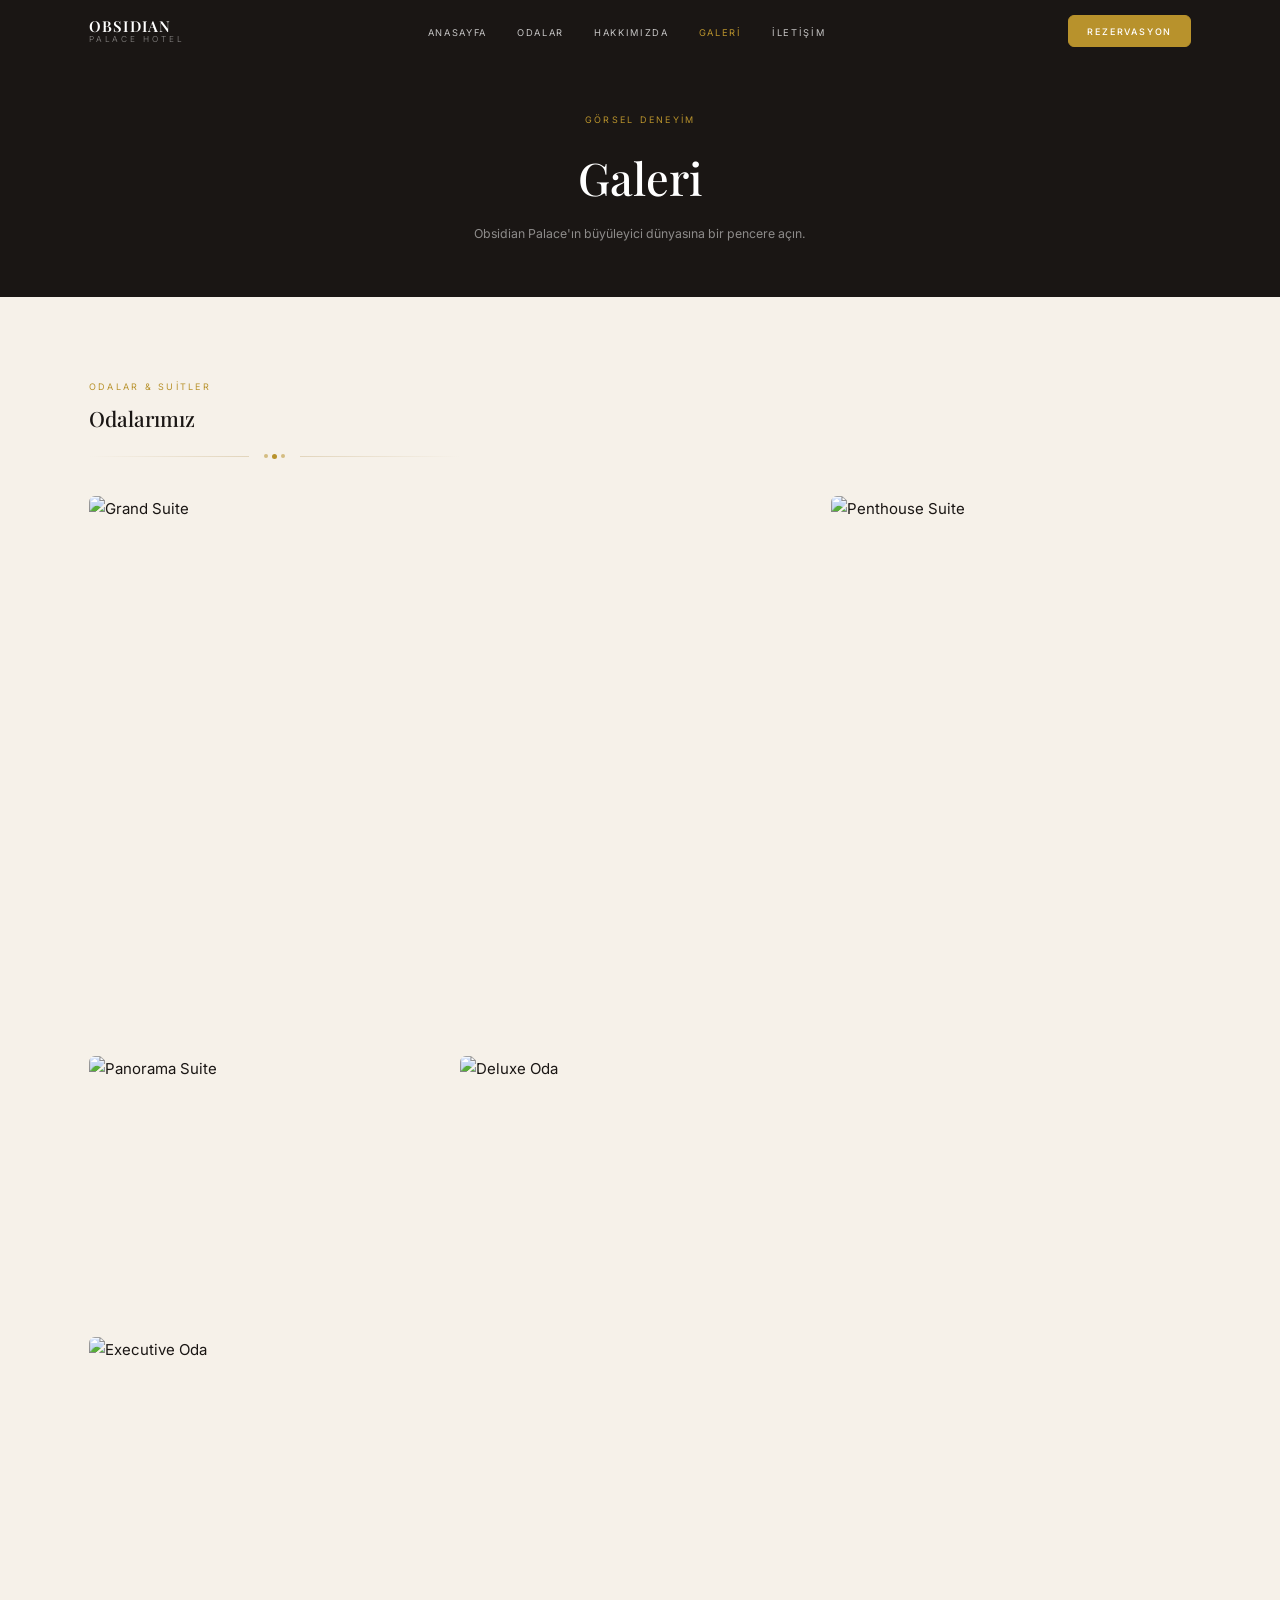
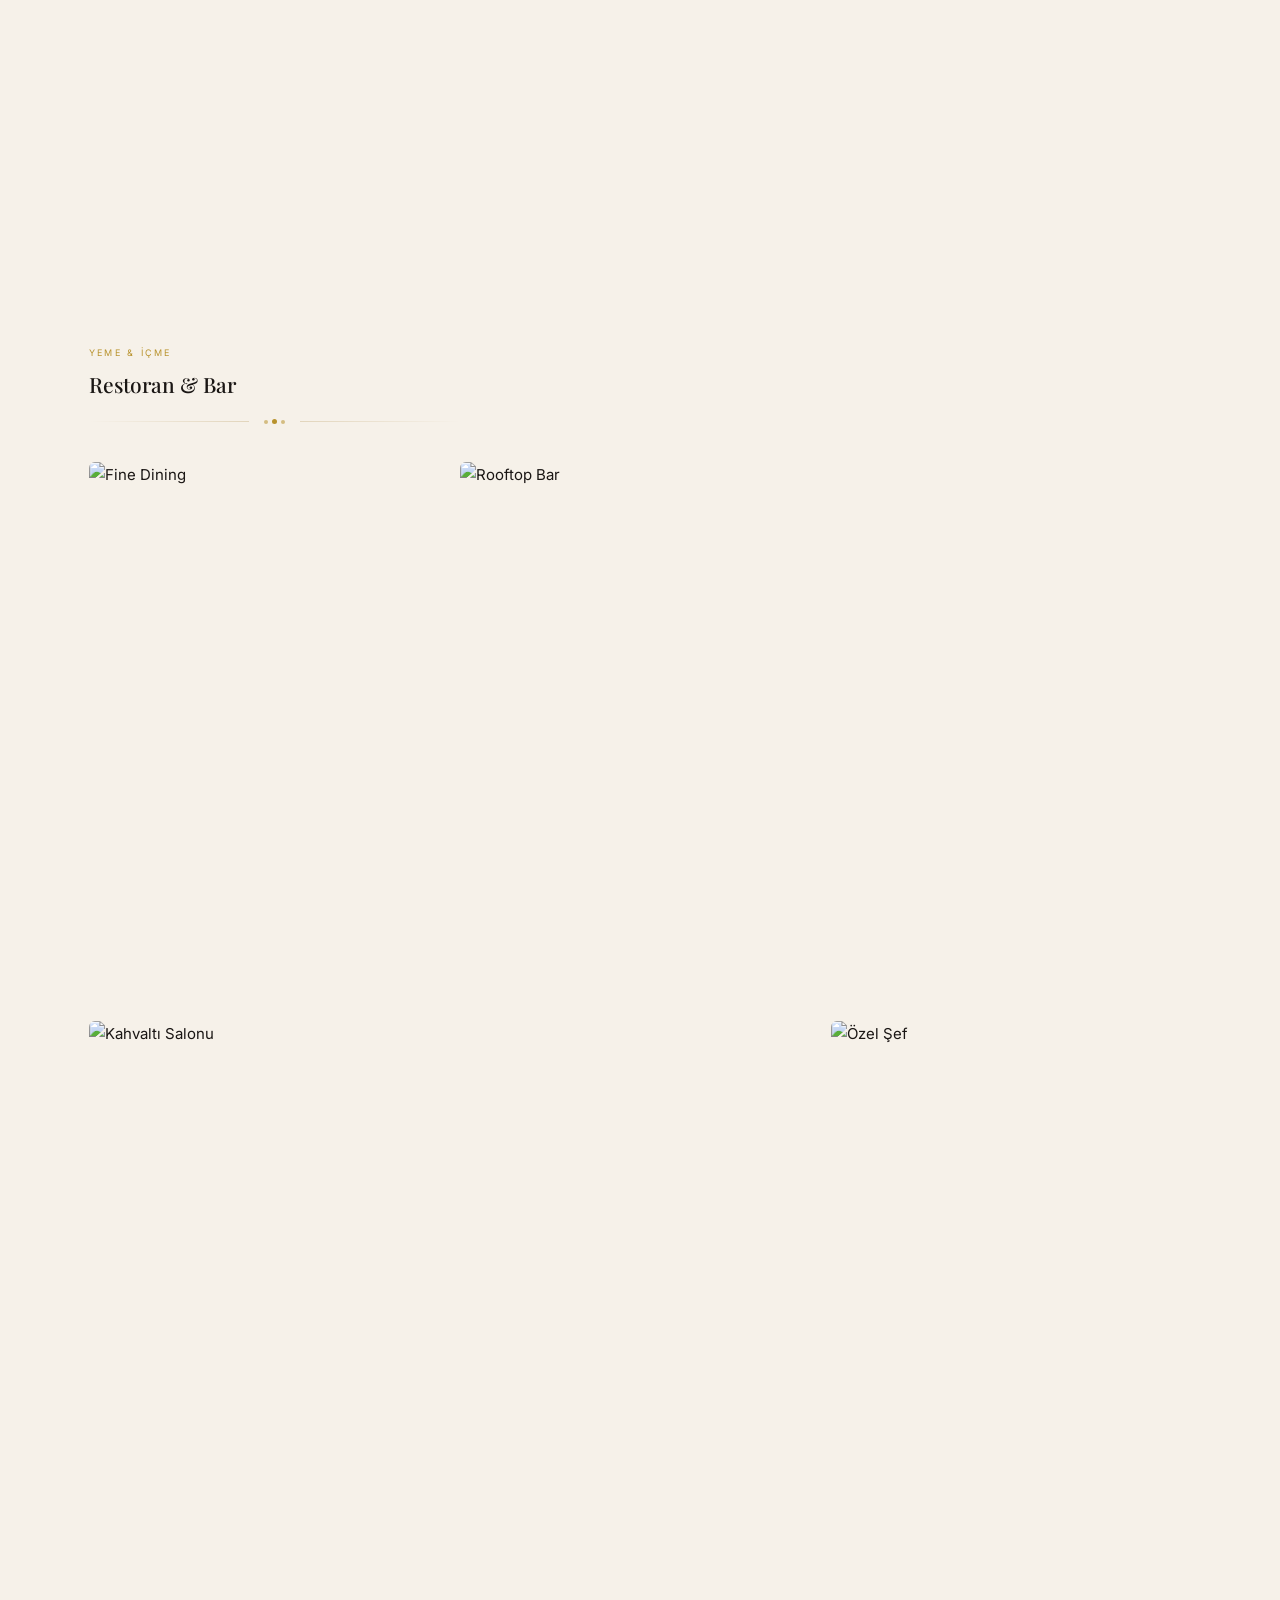
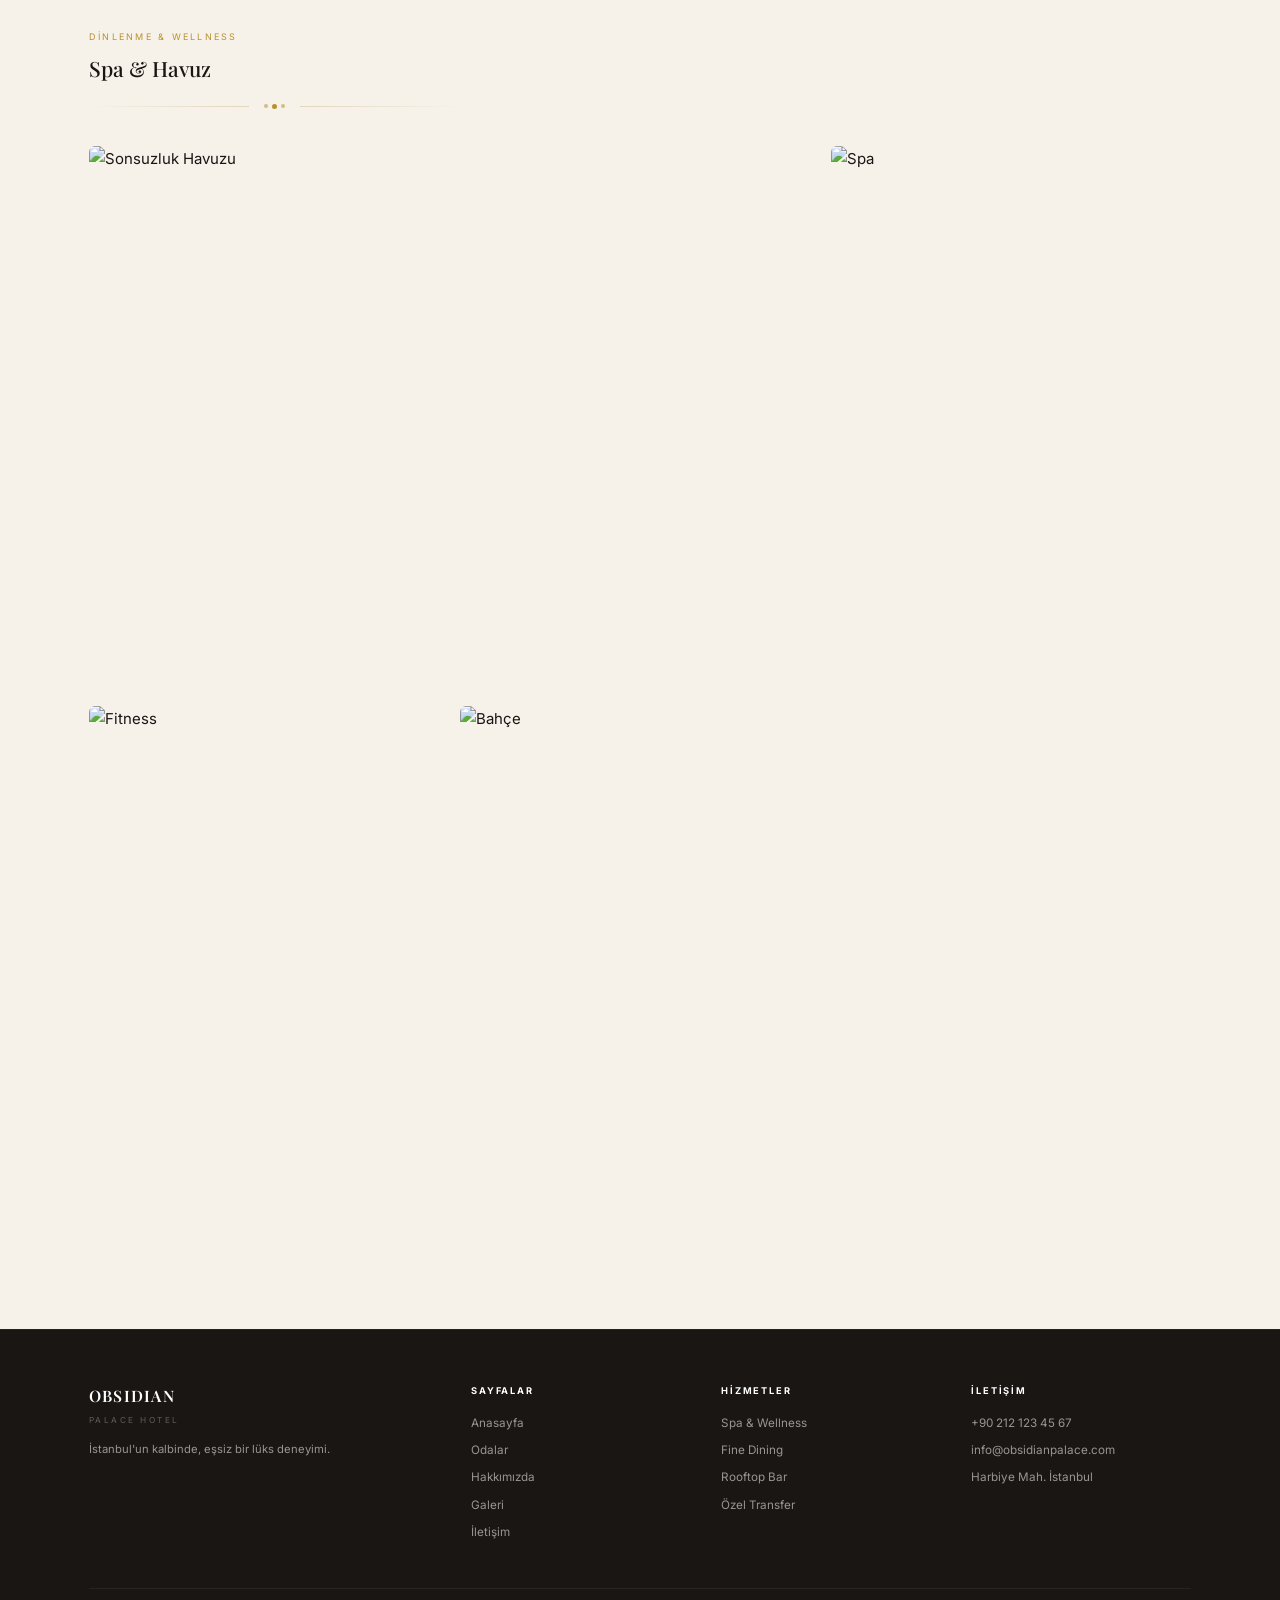
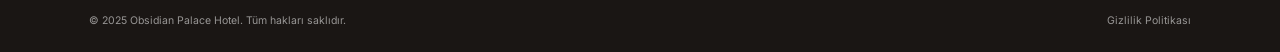
==== galeri.html @ bc106a62 "first upload" ====
<!DOCTYPE html>
<html lang="tr">
<head>
  <meta charset="UTF-8" />
  <meta name="viewport" content="width=device-width, initial-scale=1.0" />
  <title>Galeri — Obsidian Palace Hotel</title>
  <meta name="description" content="Obsidian Palace Hotel'in büyüleyici mekânlarını fotoğraflarla keşfedin." />
  <link rel="stylesheet" href="style.css" />
</head>
<body>

  <nav class="navbar">
    <div class="container navbar__inner">
      <a href="index.html" class="navbar__logo">OBSIDIAN<span>Palace Hotel</span></a>
      <ul class="navbar__links">
        <li><a href="index.html">Anasayfa</a></li>
        <li><a href="odalar.html">Odalar</a></li>
        <li><a href="hakkimizda.html">Hakkımızda</a></li>
        <li><a href="galeri.html" class="active">Galeri</a></li>
        <li><a href="iletisim.html">İletişim</a></li>
      </ul>
      <a href="iletisim.html" class="btn btn-gold navbar__cta">Rezervasyon</a>
      <button class="hamburger" aria-label="Menüyü aç"><span></span><span></span><span></span></button>
    </div>
  </nav>
  <div class="mobile-overlay"></div>
  <nav class="mobile-menu">
    <a href="index.html">Anasayfa</a>
    <a href="odalar.html">Odalar</a>
    <a href="hakkimizda.html">Hakkımızda</a>
    <a href="galeri.html">Galeri</a>
    <a href="iletisim.html">İletişim</a>
    <a href="iletisim.html" class="btn btn-gold">Rezervasyon</a>
  </nav>

  <div class="page-hero">
    <div class="page-hero__content">
      <span class="tag">Görsel Deneyim</span>
      <h1>Galeri</h1>
      <p>Obsidian Palace'ın büyüleyici dünyasına bir pencere açın.</p>
    </div>
  </div>

  <!-- Lightbox -->
  <div class="lightbox">
    <button class="lightbox__close" aria-label="Kapat">✕</button>
    <img src="" alt="Galeri" />
  </div>

  <section class="section">
    <div class="container">

      <!-- Odalar -->
      <div style="margin-bottom:2.5rem;">
        <span class="tag">Odalar & Suitler</span>
        <h2 class="section-title" style="font-size:1.4rem;">Odalarımız</h2>
        <div class="ornament" style="justify-content:flex-start"><span><i></i><i></i><i></i></span></div>
      </div>
      <div class="gallery-grid" style="margin-bottom:3.5rem;">
        <div class="gallery-item wide fade-in">
          <img src="https://images.unsplash.com/photo-1631049307264-da0ec9d70304?w=900&q=80" alt="Grand Suite" loading="lazy" />
          <div class="gallery-item__overlay"><span class="gallery-item__label">Grand Suite</span></div>
        </div>
        <div class="gallery-item fade-in delay-1">
          <img src="https://images.unsplash.com/photo-1582719478250-c89cae4dc85b?w=700&q=80" alt="Penthouse Suite" loading="lazy" />
          <div class="gallery-item__overlay"><span class="gallery-item__label">Penthouse Suite</span></div>
        </div>
        <div class="gallery-item fade-in delay-2">
          <img src="https://images.unsplash.com/photo-1578683010236-d716f9a3f461?w=700&q=80" alt="Panorama Suite" loading="lazy" />
          <div class="gallery-item__overlay"><span class="gallery-item__label">Panorama Suite</span></div>
        </div>
        <div class="gallery-item fade-in">
          <img src="https://images.unsplash.com/photo-1566665797739-1674de7a421a?w=700&q=80" alt="Deluxe Oda" loading="lazy" />
          <div class="gallery-item__overlay"><span class="gallery-item__label">Deluxe Oda</span></div>
        </div>
        <div class="gallery-item wide fade-in delay-1">
          <img src="https://images.unsplash.com/photo-1618773928121-c32242e63f39?w=900&q=80" alt="Executive Oda" loading="lazy" />
          <div class="gallery-item__overlay"><span class="gallery-item__label">Executive Oda</span></div>
        </div>
      </div>

      <!-- Restoran & Bar -->
      <div style="margin-bottom:2.5rem;">
        <span class="tag">Yeme & İçme</span>
        <h2 class="section-title" style="font-size:1.4rem;">Restoran & Bar</h2>
        <div class="ornament" style="justify-content:flex-start"><span><i></i><i></i><i></i></span></div>
      </div>
      <div class="gallery-grid" style="margin-bottom:3.5rem;">
        <div class="gallery-item fade-in">
          <img src="https://images.unsplash.com/photo-1414235077428-338989a2e8c0?w=700&q=80" alt="Fine Dining" loading="lazy" />
          <div class="gallery-item__overlay"><span class="gallery-item__label">Fine Dining</span></div>
        </div>
        <div class="gallery-item wide fade-in delay-1">
          <img src="https://images.unsplash.com/photo-1508424757105-b6d5ad9329d0?w=900&q=80" alt="Rooftop Bar" loading="lazy" />
          <div class="gallery-item__overlay"><span class="gallery-item__label">Rooftop Bar</span></div>
        </div>
        <div class="gallery-item wide fade-in">
          <img src="https://images.unsplash.com/photo-1424847651672-bf20a4b0982b?w=900&q=80" alt="Kahvaltı Salonu" loading="lazy" />
          <div class="gallery-item__overlay"><span class="gallery-item__label">Kahvaltı Salonu</span></div>
        </div>
        <div class="gallery-item fade-in delay-1">
          <img src="https://images.unsplash.com/photo-1544025162-d76694265947?w=700&q=80" alt="Özel Şef" loading="lazy" />
          <div class="gallery-item__overlay"><span class="gallery-item__label">Özel Şef</span></div>
        </div>
      </div>

      <!-- Spa & Havuz -->
      <div style="margin-bottom:2.5rem;">
        <span class="tag">Dinlenme & Wellness</span>
        <h2 class="section-title" style="font-size:1.4rem;">Spa & Havuz</h2>
        <div class="ornament" style="justify-content:flex-start"><span><i></i><i></i><i></i></span></div>
      </div>
      <div class="gallery-grid">
        <div class="gallery-item wide fade-in">
          <img src="https://images.unsplash.com/photo-1571902943202-507ec2618e8f?w=900&q=80" alt="Sonsuzluk Havuzu" loading="lazy" />
          <div class="gallery-item__overlay"><span class="gallery-item__label">Sonsuzluk Havuzu</span></div>
        </div>
        <div class="gallery-item fade-in delay-1">
          <img src="https://images.unsplash.com/photo-1540555700478-4be289fbecef?w=700&q=80" alt="Spa" loading="lazy" />
          <div class="gallery-item__overlay"><span class="gallery-item__label">Spa & Hamam</span></div>
        </div>
        <div class="gallery-item fade-in delay-2">
          <img src="https://images.unsplash.com/photo-1517836357463-d25dfeac3438?w=700&q=80" alt="Fitness" loading="lazy" />
          <div class="gallery-item__overlay"><span class="gallery-item__label">Fitness Center</span></div>
        </div>
        <div class="gallery-item wide fade-in">
          <img src="https://images.unsplash.com/photo-1600334129128-685c5582fd35?w=900&q=80" alt="Bahçe" loading="lazy" />
          <div class="gallery-item__overlay"><span class="gallery-item__label">Bahçe & Teras</span></div>
        </div>
      </div>

    </div>
  </section>

  <footer class="footer">
    <div class="container">
      <div class="footer__grid">
        <div class="footer__brand">
          <div class="footer__logo">OBSIDIAN</div>
          <div class="footer__logo-sub">Palace Hotel</div>
          <p>İstanbul'un kalbinde, eşsiz bir lüks deneyimi.</p>
        </div>
        <div class="footer__col">
          <h4>Sayfalar</h4>
          <a href="index.html">Anasayfa</a>
          <a href="odalar.html">Odalar</a>
          <a href="hakkimizda.html">Hakkımızda</a>
          <a href="galeri.html">Galeri</a>
          <a href="iletisim.html">İletişim</a>
        </div>
        <div class="footer__col">
          <h4>Hizmetler</h4>
          <a href="#">Spa & Wellness</a>
          <a href="#">Fine Dining</a>
          <a href="#">Rooftop Bar</a>
          <a href="#">Özel Transfer</a>
        </div>
        <div class="footer__col">
          <h4>İletişim</h4>
          <a href="tel:+902121234567">+90 212 123 45 67</a>
          <a href="mailto:info@obsidianpalace.com">info@obsidianpalace.com</a>
          <a href="#">Harbiye Mah. İstanbul</a>
        </div>
      </div>
      <div class="footer__bottom">
        <span>© 2025 Obsidian Palace Hotel. Tüm hakları saklıdır.</span>
        <span><a href="#">Gizlilik Politikası</a></span>
      </div>
    </div>
  </footer>

  <script src="script.js"></script>
</body>
</html>
---- style.css ----
/* ============================================================
   OBSIDIAN PALACE HOTEL — Ana Stil Dosyası
   ============================================================ */

@import url('https://fonts.googleapis.com/css2?family=Playfair+Display:ital,wght@0,400;0,500;0,600;0,700;1,400;1,500&family=Inter:wght@300;400;500;600&display=swap');

/* ── Değişkenler ── */
:root {
  --bg:        #f6f1e9;
  --bg-card:   #faf7f2;
  --dark:      #1a1614;
  --dark-2:    #221e1b;
  --gold:      #b8922c;
  --gold-lt:   #d4af5a;
  --gold-dk:   #8a6b1e;
  --text:      #1a1614;
  --muted:     #7a6a55;
  --border:    #e2d5bc;
  --white:     #ffffff;
  --radius:    6px;
  --font-serif: 'Playfair Display', Georgia, serif;
  --font-sans:  'Inter', system-ui, sans-serif;
  --transition: 0.3s ease;
}

/* ── Reset ── */
*, *::before, *::after { box-sizing: border-box; margin: 0; padding: 0; }
html { scroll-behavior: smooth; font-size: 15px; }
body { background: var(--bg); color: var(--text); font-family: var(--font-sans); line-height: 1.7; -webkit-font-smoothing: antialiased; }
img { max-width: 100%; display: block; }
a { text-decoration: none; color: inherit; }
ul { list-style: none; }
button { cursor: pointer; font-family: inherit; }

/* ── Yardımcı ── */
.container { width: 100%; max-width: 1140px; margin-inline: auto; padding-inline: 1.25rem; }
.section { padding: 5rem 0; }
.section--dark { background: var(--dark); color: var(--white); }
.section--darker { background: var(--dark-2); color: var(--white); }

.gold { color: var(--gold); }
.serif { font-family: var(--font-serif); }
.text-center { text-align: center; }
.text-muted { color: var(--muted); }

.tag {
  display: inline-block;
  font-size: 0.6rem;
  letter-spacing: 0.25em;
  text-transform: uppercase;
  color: var(--gold);
  margin-bottom: 0.75rem;
}

.section-title {
  font-family: var(--font-serif);
  font-size: clamp(1.6rem, 4vw, 2.5rem);
  font-weight: 500;
  line-height: 1.2;
  margin-bottom: 0.75rem;
}

.section-lead {
  font-size: 0.875rem;
  color: var(--muted);
  max-width: 520px;
  margin-inline: auto;
  line-height: 1.75;
}

/* Ornament divider */
.ornament {
  display: flex;
  align-items: center;
  justify-content: center;
  gap: 1rem;
  margin: 1.5rem 0;
}
.ornament::before,
.ornament::after {
  content: '';
  height: 1px;
  flex: 1;
  max-width: 160px;
  background: linear-gradient(to right, transparent, var(--border));
}
.ornament::after { background: linear-gradient(to left, transparent, var(--border)); }
.ornament span {
  display: flex; gap: 4px; align-items: center;
}
.ornament span i {
  display: block;
  width: 5px; height: 5px;
  border-radius: 50%;
  background: var(--gold);
}
.ornament span i:first-child,
.ornament span i:last-child { width: 4px; height: 4px; opacity: .55; }

/* ── Butonlar ── */
.btn {
  display: inline-flex;
  align-items: center;
  gap: 0.5rem;
  padding: 0.65rem 1.6rem;
  font-size: 0.65rem;
  letter-spacing: 0.2em;
  text-transform: uppercase;
  font-weight: 500;
  border: 1px solid transparent;
  transition: var(--transition);
  border-radius: var(--radius);
}
.btn-gold {
  background: var(--gold);
  color: var(--white);
  border-color: var(--gold);
}
.btn-gold:hover { background: var(--gold-dk); border-color: var(--gold-dk); }
.btn-outline {
  background: transparent;
  color: var(--white);
  border-color: rgba(255,255,255,.35);
}
.btn-outline:hover { border-color: var(--gold); color: var(--gold); }
.btn-outline-dark {
  background: transparent;
  color: var(--text);
  border-color: var(--border);
}
.btn-outline-dark:hover { border-color: var(--gold); color: var(--gold); }

/* ============================================================
   NAVBAR
   ============================================================ */
.navbar {
  position: fixed;
  top: 0; left: 0; right: 0;
  z-index: 900;
  padding: 1rem 0;
  transition: background var(--transition), padding var(--transition), box-shadow var(--transition);
}
.navbar.scrolled {
  background: var(--dark);
  padding: 0.6rem 0;
  box-shadow: 0 2px 20px rgba(0,0,0,.35);
}
.navbar__inner {
  display: flex;
  align-items: center;
  justify-content: space-between;
}
.navbar__logo {
  font-family: var(--font-serif);
  font-size: 1rem;
  font-weight: 600;
  letter-spacing: 0.08em;
  color: var(--white);
  line-height: 1.1;
}
.navbar__logo span {
  display: block;
  font-family: var(--font-sans);
  font-size: 0.55rem;
  font-weight: 300;
  letter-spacing: 0.35em;
  text-transform: uppercase;
  color: rgba(255,255,255,.5);
}
.navbar__links {
  display: flex;
  align-items: center;
  gap: 2rem;
}
.navbar__links a {
  font-size: 0.62rem;
  letter-spacing: 0.18em;
  text-transform: uppercase;
  color: rgba(255,255,255,.75);
  transition: color var(--transition);
}
.navbar__links a:hover,
.navbar__links a.active { color: var(--gold); }
.navbar__cta {
  font-size: 0.6rem;
  letter-spacing: 0.2em;
  padding: 0.5rem 1.2rem;
}
/* Hamburger */
.hamburger {
  display: none;
  flex-direction: column;
  gap: 5px;
  background: none;
  border: none;
  padding: 4px;
  cursor: pointer;
}
.hamburger span {
  display: block;
  width: 24px; height: 1.5px;
  background: var(--white);
  transition: var(--transition);
}
.hamburger.open span:nth-child(1) { transform: translateY(6.5px) rotate(45deg); }
.hamburger.open span:nth-child(2) { opacity: 0; }
.hamburger.open span:nth-child(3) { transform: translateY(-6.5px) rotate(-45deg); }

/* Mobile drawer */
.mobile-menu {
  position: fixed;
  top: 0; right: 0; bottom: 0;
  width: 280px;
  background: var(--dark);
  z-index: 800;
  transform: translateX(100%);
  transition: transform 0.4s cubic-bezier(.77,0,.175,1);
  display: flex;
  flex-direction: column;
  padding: 5rem 2rem 2.5rem;
  border-left: 1px solid rgba(255,255,255,.06);
}
.mobile-menu.open { transform: translateX(0); }
.mobile-menu a {
  display: block;
  padding: 0.85rem 0;
  font-size: 0.7rem;
  letter-spacing: 0.22em;
  text-transform: uppercase;
  color: rgba(255,255,255,.65);
  border-bottom: 1px solid rgba(255,255,255,.06);
  transition: color var(--transition);
}
.mobile-menu a:hover { color: var(--gold); }
.mobile-menu .btn { margin-top: 1.5rem; align-self: flex-start; }
.mobile-overlay {
  display: none;
  position: fixed; inset: 0;
  background: rgba(0,0,0,.55);
  z-index: 799;
}
.mobile-overlay.open { display: block; }

/* ============================================================
   HERO
   ============================================================ */
.hero {
  position: relative;
  min-height: 100vh;
  display: flex;
  align-items: center;
  justify-content: center;
  text-align: center;
  overflow: hidden;
}
.hero__bg {
  position: absolute; inset: 0;
  background-image: url('https://images.unsplash.com/photo-1551882547-ff40c63fe5fa?w=1600&q=80');
  background-size: cover;
  background-position: center;
}
.hero__bg::after {
  content: '';
  position: absolute; inset: 0;
  background: linear-gradient(to bottom, rgba(15,12,10,.6) 0%, rgba(15,12,10,.5) 60%, rgba(15,12,10,.75) 100%);
}
.hero__content {
  position: relative;
  z-index: 2;
  color: var(--white);
  padding: 2rem 1.25rem;
}
.hero__tag {
  font-size: 0.6rem;
  letter-spacing: 0.3em;
  text-transform: uppercase;
  color: var(--gold-lt);
  display: block;
  margin-bottom: 1.25rem;
}
.hero__title {
  font-family: var(--font-serif);
  font-size: clamp(2.2rem, 7vw, 4.5rem);
  font-weight: 500;
  line-height: 1.1;
  margin-bottom: 1.25rem;
}
.hero__title em { color: var(--gold-lt); font-style: italic; }
.hero__desc {
  font-size: 0.875rem;
  color: rgba(255,255,255,.7);
  max-width: 500px;
  margin: 0 auto 2rem;
  line-height: 1.75;
}
.hero__actions { display: flex; gap: 1rem; justify-content: center; flex-wrap: wrap; }
.hero__scroll {
  position: absolute;
  bottom: 2rem; left: 50%;
  transform: translateX(-50%);
  z-index: 2;
  display: flex;
  flex-direction: column;
  align-items: center;
  gap: 0.4rem;
}
.hero__scroll span {
  font-size: 0.55rem;
  letter-spacing: 0.25em;
  text-transform: uppercase;
  color: rgba(255,255,255,.4);
}
.hero__scroll-line {
  width: 1px; height: 40px;
  background: linear-gradient(to bottom, var(--gold), transparent);
  animation: scrollLine 2s ease-in-out infinite;
}
@keyframes scrollLine { 0%,100% { opacity: .4; } 50% { opacity: 1; } }

/* ============================================================
   TRANSITION BRIDGE
   ============================================================ */
.bridge {
  background: var(--bg);
  padding: 4rem 0;
  position: relative;
}
.bridge::after {
  content: '';
  position: absolute;
  bottom: 0; left: 0; right: 0;
  height: 60px;
  background: linear-gradient(to bottom, transparent, rgba(26,22,20,.12));
  pointer-events: none;
}
.bridge__stats {
  display: grid;
  grid-template-columns: repeat(4, 1fr);
  gap: 1.5rem;
  margin-bottom: 2.5rem;
}
.bridge__stat { text-align: center; }
.bridge__stat-val {
  font-family: var(--font-serif);
  font-size: 2.2rem;
  font-weight: 500;
  color: var(--gold);
  line-height: 1;
  margin-bottom: 0.35rem;
}
.bridge__stat-label {
  font-size: 0.58rem;
  letter-spacing: 0.22em;
  text-transform: uppercase;
  color: var(--muted);
  font-weight: 400;
}
.bridge__quote {
  text-align: center;
  font-family: var(--font-serif);
  font-style: italic;
  font-size: 0.9rem;
  color: var(--muted);
  max-width: 560px;
  margin-inline: auto;
  line-height: 1.75;
}

/* ============================================================
   VIDEO SECTION
   ============================================================ */
.video-section {
  position: relative;
  height: 75vh;
  min-height: 420px;
  overflow: hidden;
  display: flex;
  align-items: center;
  justify-content: center;
}
.video-section video {
  position: absolute; inset: 0;
  width: 100%; height: 100%;
  object-fit: cover;
}
.video-section__overlay {
  position: absolute; inset: 0;
  background: rgba(15,12,10,.6);
}
/* Gold corner frames */
.video-section__corner {
  position: absolute;
  width: 50px; height: 50px;
  border-color: rgba(184,146,44,.4);
  border-style: solid;
  pointer-events: none;
}
.video-section__corner--tl { top: 28px; left: 28px; border-width: 1px 0 0 1px; }
.video-section__corner--tr { top: 28px; right: 28px; border-width: 1px 1px 0 0; }
.video-section__corner--bl { bottom: 28px; left: 28px; border-width: 0 0 1px 1px; }
.video-section__corner--br { bottom: 28px; right: 28px; border-width: 0 1px 1px 0; }
.video-section__content {
  position: relative;
  z-index: 2;
  text-align: center;
  color: var(--white);
  padding: 1.25rem;
}
.video-section__content h2 {
  font-family: var(--font-serif);
  font-size: clamp(1.5rem, 4vw, 2.8rem);
  font-weight: 400;
  margin-bottom: 0.6rem;
  text-shadow: 0 2px 12px rgba(0,0,0,.4);
}
.video-section__content p {
  font-size: 0.8rem;
  color: rgba(255,255,255,.6);
  margin-bottom: 1.5rem;
  letter-spacing: 0.05em;
}
.video-controls {
  position: absolute;
  bottom: 1.25rem; right: 1.25rem;
  z-index: 3;
  display: flex; gap: 0.5rem;
}
.video-controls button {
  width: 36px; height: 36px;
  border-radius: 50%;
  border: 1px solid rgba(255,255,255,.2);
  background: rgba(15,12,10,.5);
  color: var(--white);
  font-size: 0.75rem;
  display: flex; align-items: center; justify-content: center;
  transition: var(--transition);
}
.video-controls button:hover { border-color: var(--gold); color: var(--gold); }

/* ============================================================
   FEATURED ROOMS
   ============================================================ */
.rooms-grid {
  display: grid;
  grid-template-columns: repeat(3, 1fr);
  gap: 1.5rem;
  margin-top: 2.5rem;
}
.room-card {
  background: var(--bg-card);
  border: 1px solid var(--border);
  border-radius: var(--radius);
  overflow: hidden;
  transition: transform var(--transition), box-shadow var(--transition);
}
.room-card:hover { transform: translateY(-4px); box-shadow: 0 12px 30px rgba(0,0,0,.1); }
.room-card__img { height: 200px; overflow: hidden; }
.room-card__img img { width: 100%; height: 100%; object-fit: cover; transition: transform 0.6s ease; }
.room-card:hover .room-card__img img { transform: scale(1.05); }
.room-card__body { padding: 1.25rem; }
.room-card__name {
  font-family: var(--font-serif);
  font-size: 1.05rem;
  font-weight: 500;
  margin-bottom: 0.35rem;
}
.room-card__meta {
  font-size: 0.7rem;
  color: var(--muted);
  margin-bottom: 0.75rem;
  display: flex; gap: 1rem;
}
.room-card__meta span { display: flex; align-items: center; gap: 0.3rem; }
.room-card__price {
  font-family: var(--font-serif);
  font-size: 1.1rem;
  color: var(--gold);
  font-weight: 500;
  margin-bottom: 1rem;
}
.room-card__price small { font-family: var(--font-sans); font-size: 0.65rem; color: var(--muted); font-weight: 400; }

/* ============================================================
   AMENITIES
   ============================================================ */
.amenities-grid {
  display: grid;
  grid-template-columns: repeat(4, 1fr);
  gap: 1.25rem;
  margin-top: 2.5rem;
}
.amenity-card {
  text-align: center;
  padding: 1.75rem 1rem;
  border: 1px solid rgba(255,255,255,.07);
  border-radius: var(--radius);
  background: rgba(255,255,255,.03);
  transition: border-color var(--transition), background var(--transition);
}
.amenity-card:hover { border-color: rgba(184,146,44,.3); background: rgba(184,146,44,.04); }
.amenity-card__icon { font-size: 1.6rem; margin-bottom: 0.75rem; }
.amenity-card__name {
  font-family: var(--font-serif);
  font-size: 0.9rem;
  font-weight: 500;
  color: var(--white);
  margin-bottom: 0.4rem;
}
.amenity-card__desc { font-size: 0.72rem; color: rgba(255,255,255,.4); line-height: 1.6; }

/* ============================================================
   TESTIMONIALS
   ============================================================ */
.testimonials-grid {
  display: grid;
  grid-template-columns: repeat(2, 1fr);
  gap: 1.5rem;
  margin-top: 2.5rem;
}
.testimonial-card {
  background: var(--bg-card);
  border: 1px solid var(--border);
  border-radius: var(--radius);
  padding: 1.75rem;
}
.testimonial-card__stars { color: var(--gold); font-size: 0.75rem; margin-bottom: 0.85rem; letter-spacing: 0.1em; }
.testimonial-card__text {
  font-family: var(--font-serif);
  font-style: italic;
  font-size: 0.9rem;
  line-height: 1.75;
  color: var(--muted);
  margin-bottom: 1.25rem;
}
.testimonial-card__author { display: flex; align-items: center; gap: 0.75rem; }
.testimonial-card__avatar {
  width: 38px; height: 38px;
  border-radius: 50%;
  object-fit: cover;
  border: 1.5px solid var(--border);
}
.testimonial-card__name { font-size: 0.8rem; font-weight: 600; margin-bottom: 0.15rem; }
.testimonial-card__meta { font-size: 0.65rem; color: var(--muted); }

/* ============================================================
   PAGE HERO (sub-pages)
   ============================================================ */
.page-hero {
  background: var(--dark);
  padding: 7rem 0 3.5rem;
  text-align: center;
  color: var(--white);
  position: relative;
  overflow: hidden;
}
.page-hero::before {
  content: '';
  position: absolute; inset: 0;
  background-image: url('https://images.unsplash.com/photo-1582719478250-c89cae4dc85b?w=1400&q=70');
  background-size: cover;
  background-position: center;
  opacity: 0.12;
}
.page-hero__content { position: relative; z-index: 2; }
.page-hero h1 {
  font-family: var(--font-serif);
  font-size: clamp(1.8rem, 5vw, 3rem);
  font-weight: 500;
  margin-bottom: 0.6rem;
}
.page-hero p { font-size: 0.82rem; color: rgba(255,255,255,.5); }

/* ============================================================
   ODALAR PAGE
   ============================================================ */
.rooms-page-grid {
  display: grid;
  grid-template-columns: repeat(2, 1fr);
  gap: 2rem;
  margin-top: 2.5rem;
}
.room-detail-card {
  background: var(--bg-card);
  border: 1px solid var(--border);
  border-radius: var(--radius);
  overflow: hidden;
  display: flex;
  flex-direction: column;
  transition: transform var(--transition), box-shadow var(--transition);
}
.room-detail-card:hover { transform: translateY(-3px); box-shadow: 0 10px 28px rgba(0,0,0,.09); }
.room-detail-card__img { height: 240px; overflow: hidden; }
.room-detail-card__img img { width: 100%; height: 100%; object-fit: cover; transition: transform 0.6s ease; }
.room-detail-card:hover .room-detail-card__img img { transform: scale(1.04); }
.room-detail-card__body { padding: 1.5rem; flex: 1; display: flex; flex-direction: column; }
.room-detail-card__name {
  font-family: var(--font-serif);
  font-size: 1.2rem;
  font-weight: 500;
  margin-bottom: 0.5rem;
}
.room-detail-card__desc {
  font-size: 0.8rem;
  color: var(--muted);
  line-height: 1.7;
  margin-bottom: 1rem;
  flex: 1;
}
.room-detail-card__meta {
  display: flex;
  gap: 1rem;
  flex-wrap: wrap;
  font-size: 0.7rem;
  color: var(--muted);
  margin-bottom: 1rem;
}
.room-detail-card__meta span { display: flex; align-items: center; gap: 0.3rem; }
.room-detail-card__footer {
  display: flex;
  align-items: center;
  justify-content: space-between;
  padding-top: 1rem;
  border-top: 1px solid var(--border);
}
.room-detail-card__price {
  font-family: var(--font-serif);
  font-size: 1.2rem;
  color: var(--gold);
  font-weight: 500;
}
.room-detail-card__price small { font-family: var(--font-sans); font-size: 0.65rem; color: var(--muted); font-weight: 400; }

/* ============================================================
   GALLERY PAGE
   ============================================================ */
.gallery-grid {
  display: grid;
  grid-template-columns: repeat(3, 1fr);
  gap: 0.75rem;
  margin-top: 2.5rem;
}
.gallery-item {
  aspect-ratio: 4/3;
  overflow: hidden;
  border-radius: var(--radius);
  position: relative;
  cursor: pointer;
}
.gallery-item.wide { grid-column: span 2; }
.gallery-item.tall { grid-row: span 2; }
.gallery-item img { width: 100%; height: 100%; object-fit: cover; transition: transform 0.5s ease; }
.gallery-item:hover img { transform: scale(1.06); }
.gallery-item__overlay {
  position: absolute; inset: 0;
  background: rgba(15,12,10,0);
  display: flex; align-items: center; justify-content: center;
  transition: background var(--transition);
}
.gallery-item:hover .gallery-item__overlay { background: rgba(15,12,10,.35); }
.gallery-item__label {
  color: var(--white);
  font-size: 0.7rem;
  letter-spacing: 0.18em;
  text-transform: uppercase;
  opacity: 0;
  transition: opacity var(--transition);
}
.gallery-item:hover .gallery-item__label { opacity: 1; }

/* Lightbox */
.lightbox {
  display: none;
  position: fixed; inset: 0;
  background: rgba(0,0,0,.92);
  z-index: 9999;
  align-items: center;
  justify-content: center;
}
.lightbox.open { display: flex; }
.lightbox img { max-width: 90vw; max-height: 88vh; object-fit: contain; border-radius: 4px; }
.lightbox__close {
  position: absolute;
  top: 1.25rem; right: 1.25rem;
  background: none; border: none;
  color: rgba(255,255,255,.7);
  font-size: 1.5rem;
  cursor: pointer;
  line-height: 1;
  transition: color var(--transition);
}
.lightbox__close:hover { color: var(--gold); }

/* ============================================================
   HAKKIMIZDA PAGE
   ============================================================ */
.about-layout {
  display: grid;
  grid-template-columns: 1fr 1fr;
  gap: 4rem;
  align-items: center;
}
.about-img-wrap { position: relative; }
.about-img-wrap img {
  width: 100%;
  border-radius: var(--radius);
  display: block;
}
.about-img-wrap::before {
  content: '';
  position: absolute;
  top: -10px; left: -10px;
  right: 20px; bottom: 20px;
  border: 1px solid rgba(184,146,44,.25);
  border-radius: var(--radius);
  z-index: -1;
}
.about-body .tag { display: block; }
.about-body p {
  font-size: 0.85rem;
  color: var(--muted);
  line-height: 1.8;
  margin-bottom: 1rem;
}
.values-grid {
  display: grid;
  grid-template-columns: repeat(3, 1fr);
  gap: 1.5rem;
  margin-top: 2.5rem;
}
.value-card {
  padding: 1.75rem;
  border: 1px solid var(--border);
  border-radius: var(--radius);
  background: var(--bg-card);
  text-align: center;
}
.value-card__icon { font-size: 1.8rem; margin-bottom: 0.75rem; }
.value-card__title {
  font-family: var(--font-serif);
  font-size: 0.95rem;
  font-weight: 500;
  margin-bottom: 0.5rem;
}
.value-card__desc { font-size: 0.75rem; color: var(--muted); line-height: 1.7; }
.team-grid {
  display: grid;
  grid-template-columns: repeat(4, 1fr);
  gap: 1.5rem;
  margin-top: 2.5rem;
}
.team-card { text-align: center; }
.team-card img {
  width: 100%; aspect-ratio: 1;
  border-radius: 50%;
  object-fit: cover;
  margin-bottom: 0.75rem;
  border: 2px solid var(--border);
  transition: border-color var(--transition);
}
.team-card:hover img { border-color: var(--gold); }
.team-card__name { font-family: var(--font-serif); font-size: 0.9rem; font-weight: 500; }
.team-card__role { font-size: 0.65rem; color: var(--muted); text-transform: uppercase; letter-spacing: 0.1em; }

/* ============================================================
   İLETİŞİM PAGE
   ============================================================ */
.contact-layout {
  display: grid;
  grid-template-columns: 1fr 1.4fr;
  gap: 3.5rem;
  margin-top: 2.5rem;
}
.contact-info h3 {
  font-family: var(--font-serif);
  font-size: 1.4rem;
  font-weight: 500;
  margin-bottom: 0.75rem;
}
.contact-info p { font-size: 0.82rem; color: var(--muted); line-height: 1.8; margin-bottom: 1.5rem; }
.contact-item {
  display: flex;
  gap: 0.85rem;
  align-items: flex-start;
  margin-bottom: 1.25rem;
}
.contact-item__icon {
  width: 36px; height: 36px;
  border-radius: 50%;
  border: 1px solid var(--border);
  display: flex; align-items: center; justify-content: center;
  font-size: 0.9rem;
  flex-shrink: 0;
  color: var(--gold);
}
.contact-item__label { font-size: 0.62rem; color: var(--muted); text-transform: uppercase; letter-spacing: 0.15em; margin-bottom: 0.2rem; }
.contact-item__val { font-size: 0.85rem; }
/* Form */
.contact-form { background: var(--bg-card); border: 1px solid var(--border); border-radius: var(--radius); padding: 2rem; }
.contact-form h3 {
  font-family: var(--font-serif);
  font-size: 1.2rem;
  font-weight: 500;
  margin-bottom: 1.25rem;
}
.form-row { display: grid; grid-template-columns: 1fr 1fr; gap: 1rem; }
.form-group { margin-bottom: 1rem; }
.form-group label { display: block; font-size: 0.65rem; text-transform: uppercase; letter-spacing: 0.15em; color: var(--muted); margin-bottom: 0.4rem; }
.form-group input,
.form-group textarea,
.form-group select {
  width: 100%;
  padding: 0.65rem 0.85rem;
  border: 1px solid var(--border);
  border-radius: var(--radius);
  background: var(--bg);
  font-family: var(--font-sans);
  font-size: 0.82rem;
  color: var(--text);
  outline: none;
  transition: border-color var(--transition);
}
.form-group input:focus,
.form-group textarea:focus,
.form-group select:focus { border-color: var(--gold); }
.form-group textarea { resize: vertical; min-height: 110px; }
.form-success {
  display: none;
  text-align: center;
  padding: 2rem;
  color: var(--gold);
  font-family: var(--font-serif);
  font-style: italic;
}
.form-success.show { display: block; }

/* ============================================================
   FOOTER
   ============================================================ */
.footer {
  background: var(--dark);
  color: rgba(255,255,255,.55);
  padding: 3.5rem 0 1.5rem;
  border-top: 1px solid rgba(255,255,255,.05);
}
.footer__grid {
  display: grid;
  grid-template-columns: 1.6fr 1fr 1fr 1fr;
  gap: 2rem;
  margin-bottom: 2.5rem;
}
.footer__brand { }
.footer__logo {
  font-family: var(--font-serif);
  font-size: 1.05rem;
  font-weight: 600;
  letter-spacing: 0.08em;
  color: var(--white);
  margin-bottom: 0.25rem;
}
.footer__logo-sub {
  font-size: 0.55rem;
  letter-spacing: 0.3em;
  text-transform: uppercase;
  color: rgba(255,255,255,.3);
  margin-bottom: 0.85rem;
}
.footer__brand p { font-size: 0.75rem; line-height: 1.75; }
.footer__col h4 {
  font-size: 0.62rem;
  letter-spacing: 0.2em;
  text-transform: uppercase;
  color: var(--white);
  margin-bottom: 1rem;
}
.footer__col a {
  display: block;
  font-size: 0.78rem;
  margin-bottom: 0.5rem;
  transition: color var(--transition);
}
.footer__col a:hover { color: var(--gold); }
.footer__bottom {
  border-top: 1px solid rgba(255,255,255,.06);
  padding-top: 1.5rem;
  display: flex;
  align-items: center;
  justify-content: space-between;
  font-size: 0.7rem;
}
.footer__bottom a:hover { color: var(--gold); }

/* ============================================================
   ANIMATIONS
   ============================================================ */
.fade-in { opacity: 0; transform: translateY(20px); transition: opacity 0.6s ease, transform 0.6s ease; }
.fade-in.visible { opacity: 1; transform: translateY(0); }
.fade-in-left { opacity: 0; transform: translateX(-25px); transition: opacity 0.7s ease, transform 0.7s ease; }
.fade-in-left.visible { opacity: 1; transform: translateX(0); }
.fade-in-right { opacity: 0; transform: translateX(25px); transition: opacity 0.7s ease, transform 0.7s ease; }
.fade-in-right.visible { opacity: 1; transform: translateX(0); }
.delay-1 { transition-delay: 0.1s; }
.delay-2 { transition-delay: 0.2s; }
.delay-3 { transition-delay: 0.3s; }
.delay-4 { transition-delay: 0.4s; }

/* ============================================================
   RESPONSIVE
   ============================================================ */
@media (max-width: 1024px) {
  .amenities-grid { grid-template-columns: repeat(2, 1fr); }
  .team-grid { grid-template-columns: repeat(2, 1fr); }
  .footer__grid { grid-template-columns: 1fr 1fr; }
}

@media (max-width: 768px) {
  .navbar__links,
  .navbar__cta { display: none; }
  .hamburger { display: flex; }
  .rooms-grid { grid-template-columns: 1fr; }
  .rooms-page-grid { grid-template-columns: 1fr; }
  .gallery-grid { grid-template-columns: repeat(2, 1fr); }
  .gallery-item.wide { grid-column: span 1; }
  .gallery-item.tall { grid-row: span 1; }
  .testimonials-grid { grid-template-columns: 1fr; }
  .about-layout { grid-template-columns: 1fr; }
  .contact-layout { grid-template-columns: 1fr; }
  .form-row { grid-template-columns: 1fr; }
  .values-grid { grid-template-columns: 1fr; }
  .bridge__stats { grid-template-columns: repeat(2, 1fr); }
  .footer__grid { grid-template-columns: 1fr; }
  .amenities-grid { grid-template-columns: repeat(2, 1fr); }
  .team-grid { grid-template-columns: repeat(2, 1fr); }
}

@media (max-width: 480px) {
  .gallery-grid { grid-template-columns: 1fr; }
  .amenities-grid { grid-template-columns: 1fr; }
}
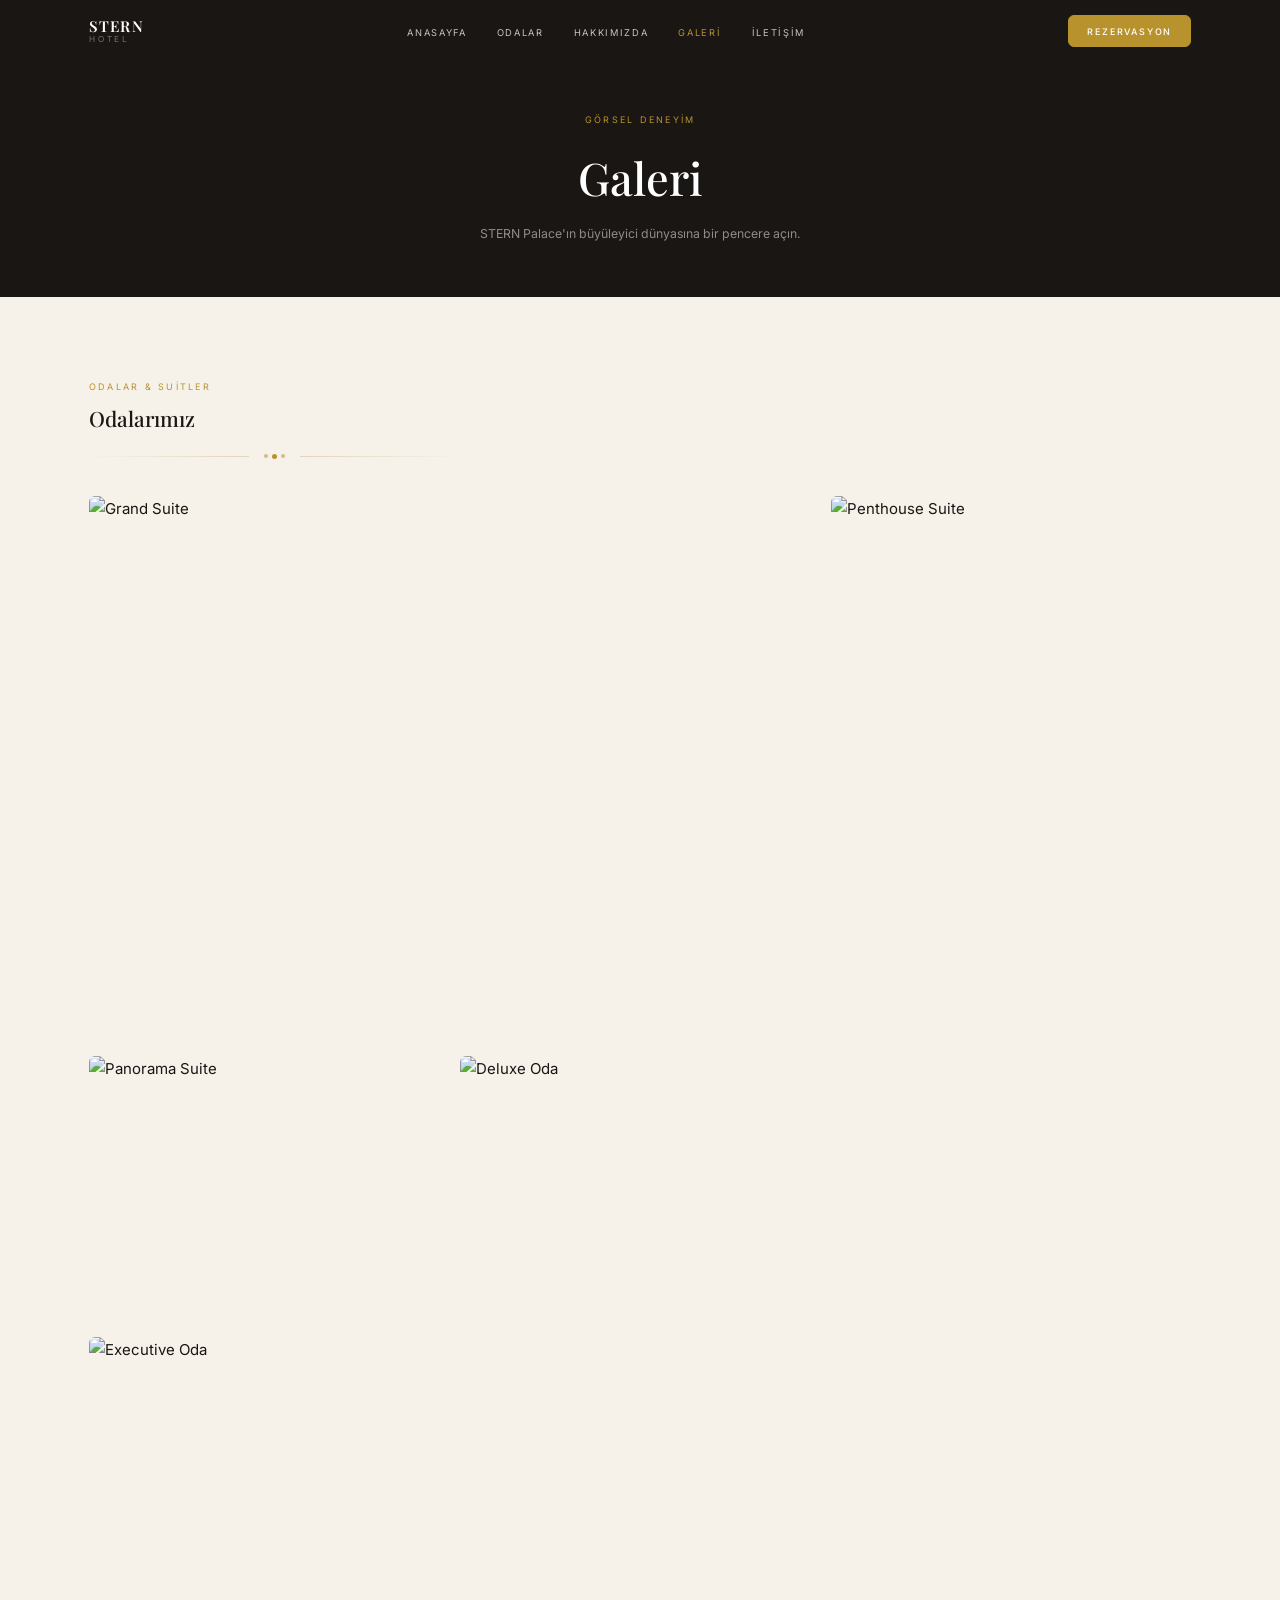
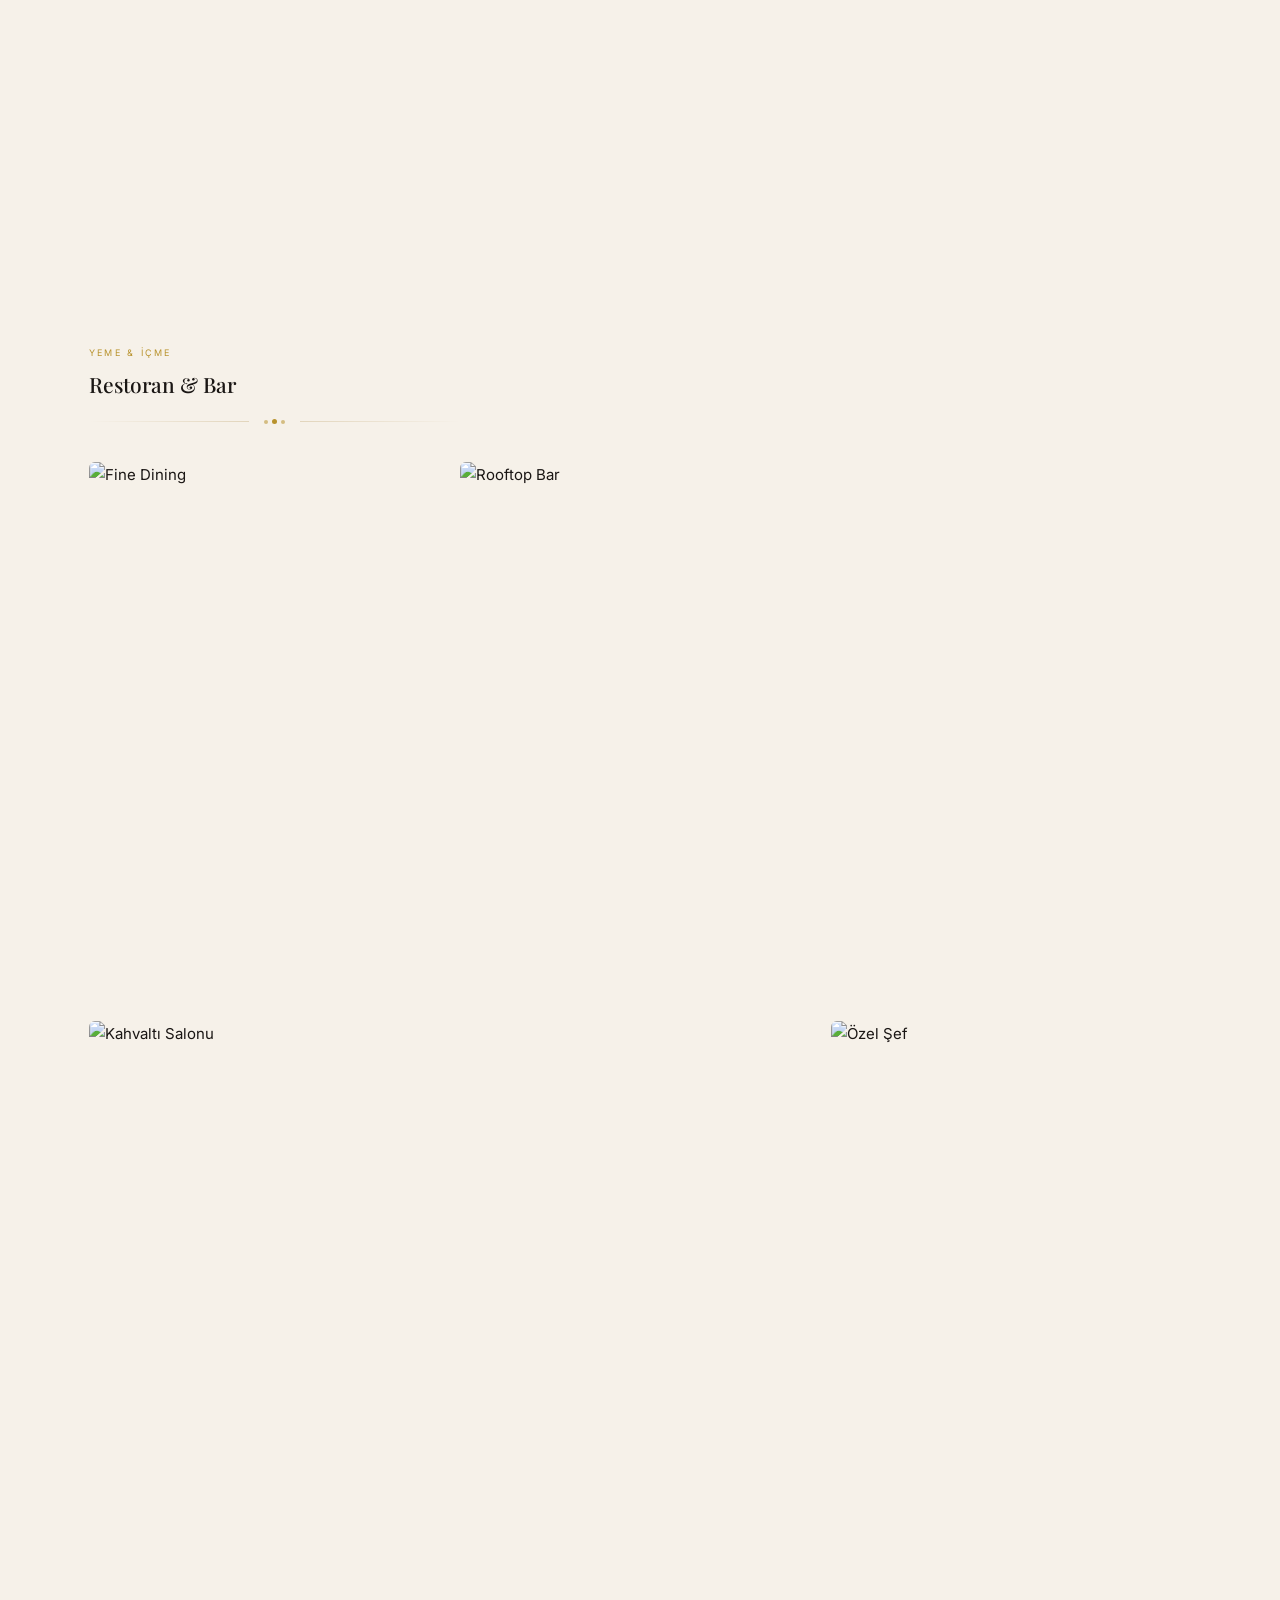
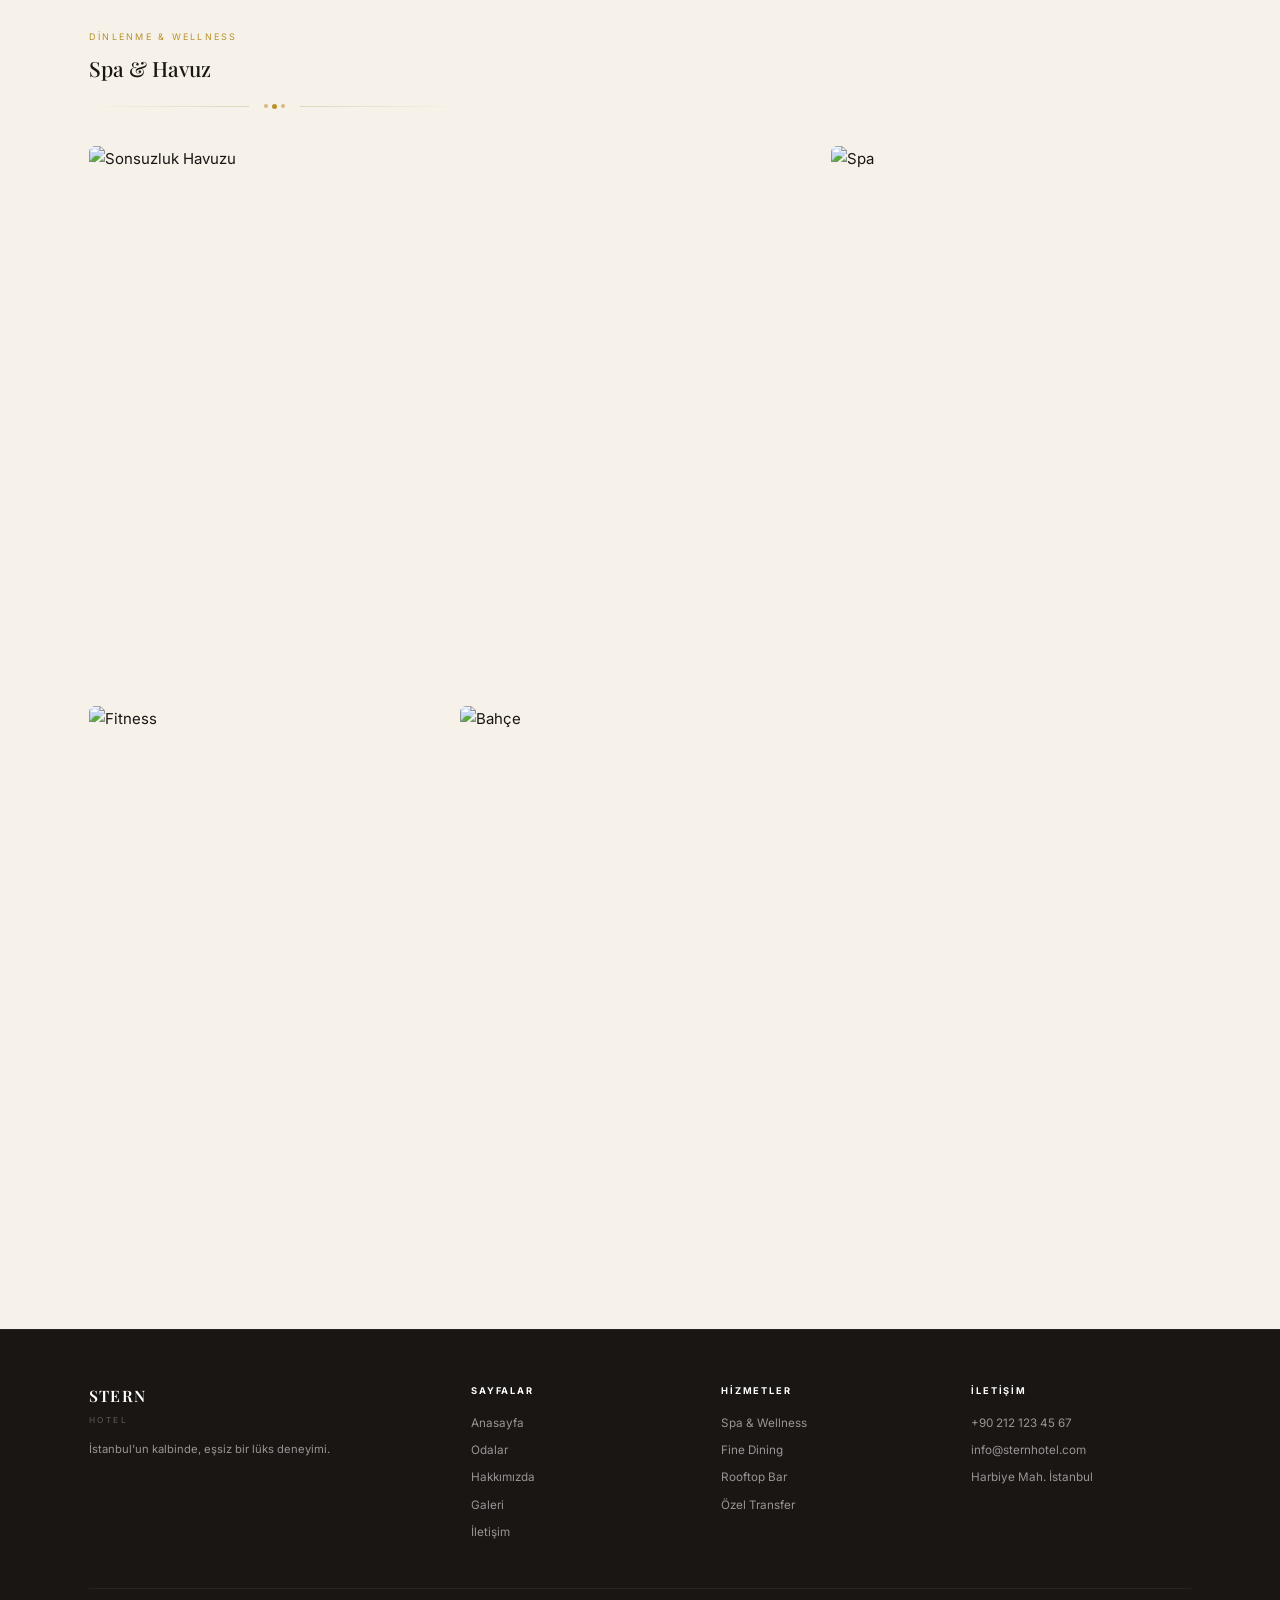
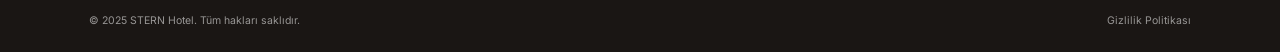
==== commit add39bb1: "Update hotel name from Obsidian to STERN" ====
--- a/galeri.html
+++ b/galeri.html
@@ -3,15 +3,15 @@
 <head>
   <meta charset="UTF-8" />
   <meta name="viewport" content="width=device-width, initial-scale=1.0" />
-  <title>Galeri — Obsidian Palace Hotel</title>
-  <meta name="description" content="Obsidian Palace Hotel'in büyüleyici mekânlarını fotoğraflarla keşfedin." />
+  <title>Galeri — STERN Hotel</title>
+  <meta name="description" content="STERN Hotel'in büyüleyici mekânlarını fotoğraflarla keşfedin." />
   <link rel="stylesheet" href="style.css" />
 </head>
 <body>
 
   <nav class="navbar">
     <div class="container navbar__inner">
-      <a href="index.html" class="navbar__logo">OBSIDIAN<span>Palace Hotel</span></a>
+      <a href="index.html" class="navbar__logo">STERN<span> Hotel</span></a>
       <ul class="navbar__links">
         <li><a href="index.html">Anasayfa</a></li>
         <li><a href="odalar.html">Odalar</a></li>
@@ -37,7 +37,7 @@
     <div class="page-hero__content">
       <span class="tag">Görsel Deneyim</span>
       <h1>Galeri</h1>
-      <p>Obsidian Palace'ın büyüleyici dünyasına bir pencere açın.</p>
+      <p>STERN Palace'ın büyüleyici dünyasına bir pencere açın.</p>
     </div>
   </div>
 
@@ -136,8 +136,8 @@
     <div class="container">
       <div class="footer__grid">
         <div class="footer__brand">
-          <div class="footer__logo">OBSIDIAN</div>
-          <div class="footer__logo-sub">Palace Hotel</div>
+          <div class="footer__logo">STERN</div>
+          <div class="footer__logo-sub">Hotel</div>
           <p>İstanbul'un kalbinde, eşsiz bir lüks deneyimi.</p>
         </div>
         <div class="footer__col">
@@ -158,12 +158,12 @@
         <div class="footer__col">
           <h4>İletişim</h4>
           <a href="tel:+902121234567">+90 212 123 45 67</a>
-          <a href="mailto:info@obsidianpalace.com">info@obsidianpalace.com</a>
+          <a href="mailto:info@obsidianpalace.com">info@sternhotel.com</a>
           <a href="#">Harbiye Mah. İstanbul</a>
         </div>
       </div>
       <div class="footer__bottom">
-        <span>© 2025 Obsidian Palace Hotel. Tüm hakları saklıdır.</span>
+        <span>© 2025 STERN Hotel. Tüm hakları saklıdır.</span>
         <span><a href="#">Gizlilik Politikası</a></span>
       </div>
     </div>
--- a/style.css
+++ b/style.css
@@ -936,3 +936,15 @@
   .gallery-grid { grid-template-columns: 1fr; }
   .amenities-grid { grid-template-columns: 1fr; }
 }
+
+.video-box {
+  width: 100%;
+  height: 100%;
+  overflow: hidden;
+}
+
+.video-box video {
+  width: 100%;
+  height: 100%;
+  object-fit: cover;
+}
